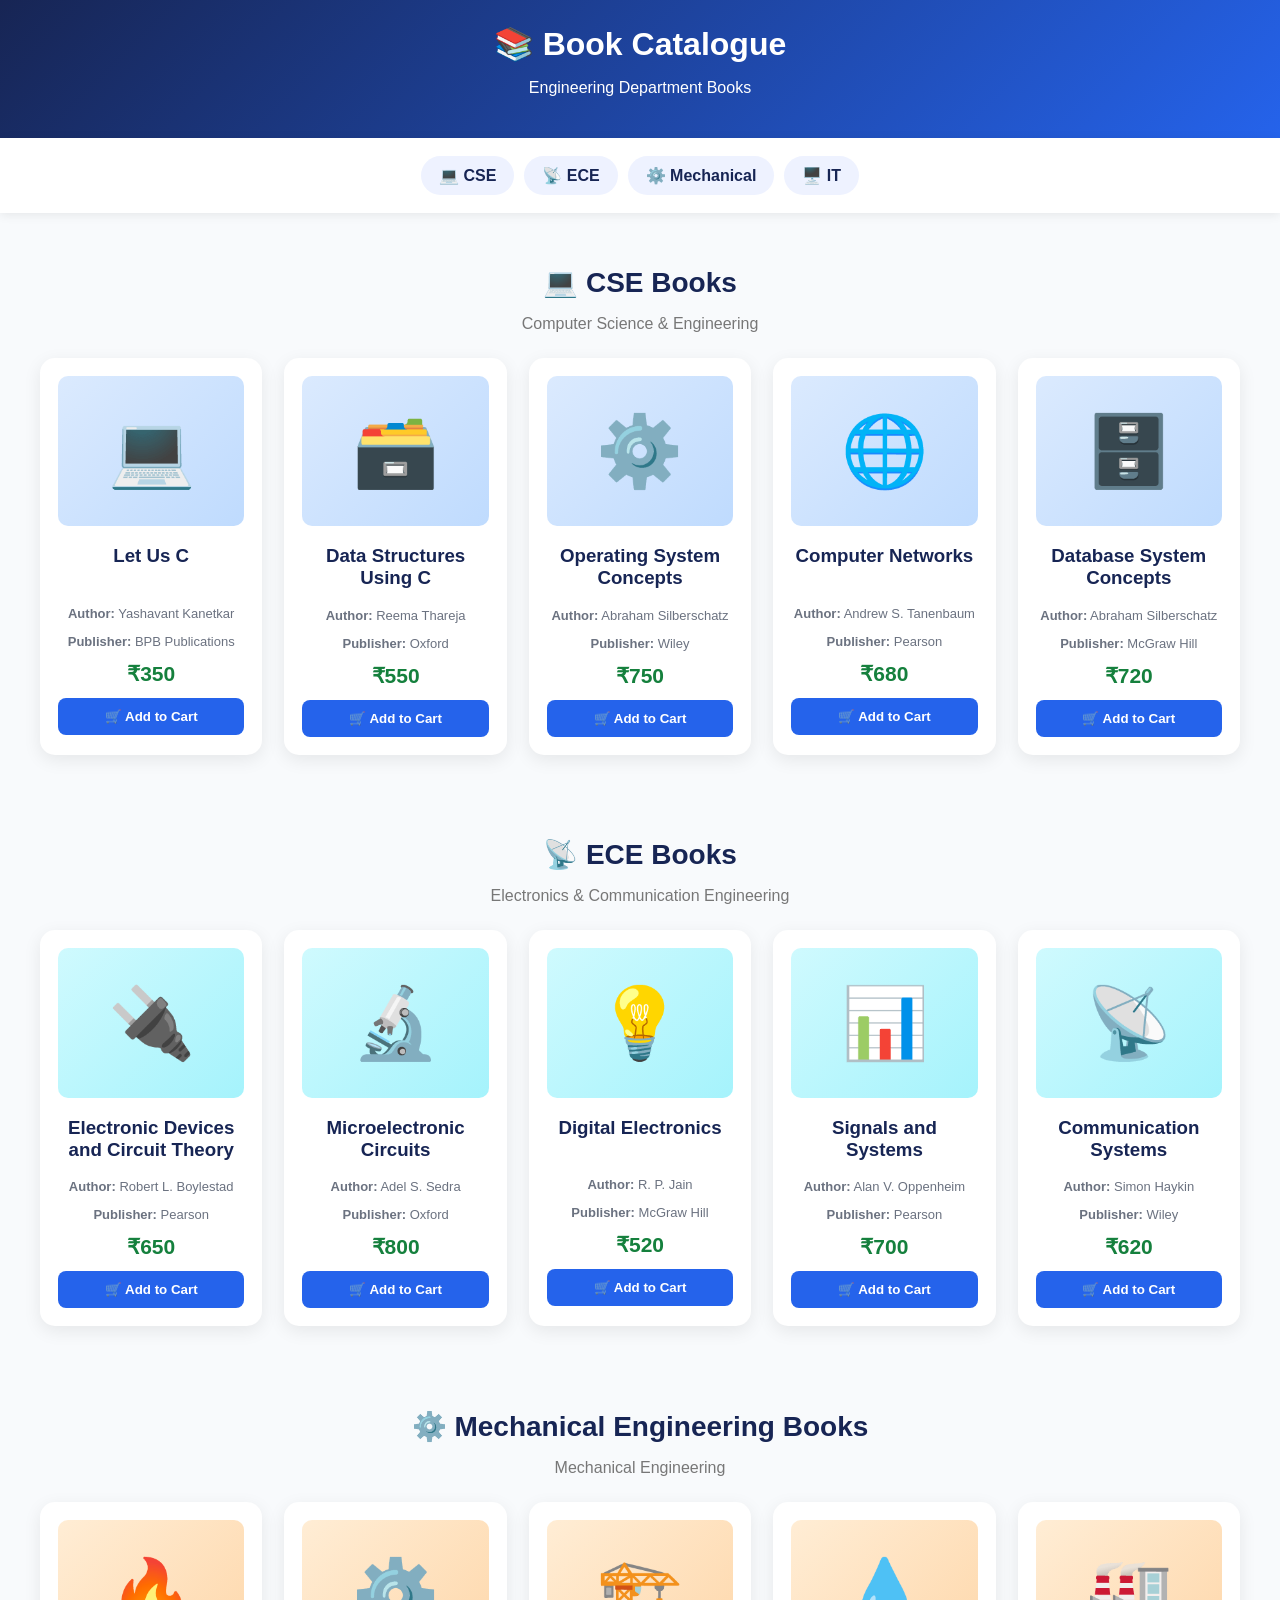
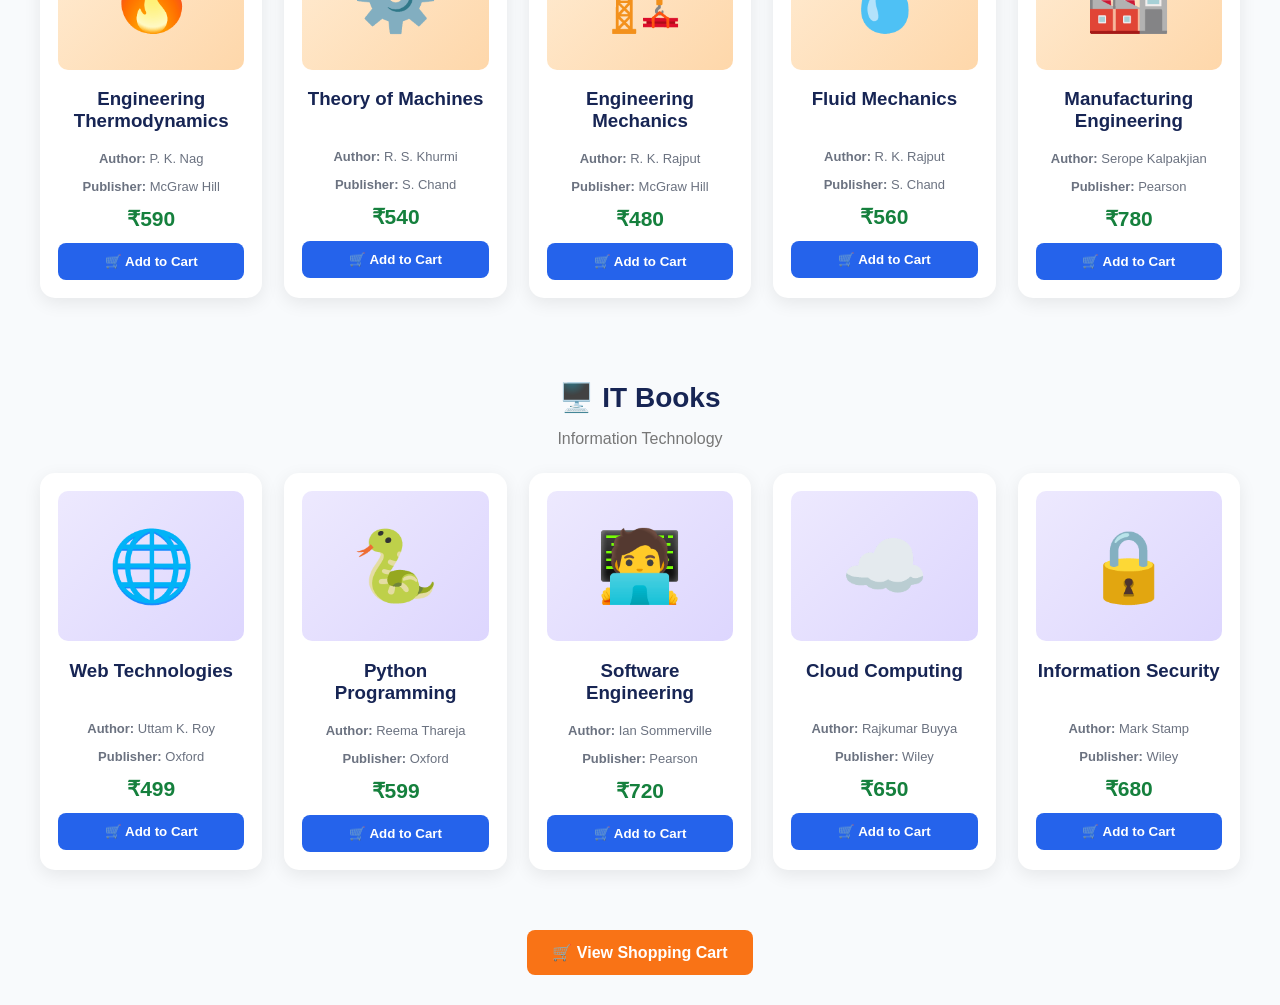
==== catalogue.html @ cd11dc44 "Add Google verification" ====
<!DOCTYPE html>
<html lang="en">

<head>

    <meta charset="UTF-8">

    <title>Book Catalogue</title>

    <link rel="stylesheet" href="style.css">

</head>

<body class="catalogue-body">


<div class="catalogue-header">

    <h1>
        📚 Book Catalogue
    </h1>

    <p>
        Engineering Department Books
    </p>

</div>


<!-- DEPARTMENT MENU -->

<div class="catalogue-menu">

    <a href="#cse">
        💻 CSE
    </a>

    <a href="#ece">
        📡 ECE
    </a>

    <a href="#mechanical">
        ⚙️ Mechanical
    </a>

    <a href="#it">
        🖥️ IT
    </a>

</div>


<!-- ================= CSE ================= -->

<section
    id="cse"
    class="book-section"
>

    <h2>
        💻 CSE Books
    </h2>

    <p class="department-description">
        Computer Science & Engineering
    </p>


    <div class="book-grid">


        <!-- 1 -->

        <div class="book-card">

            <div class="book-cover cse-cover">
                💻
            </div>

            <h3>
                Let Us C
            </h3>

            <p>
                <b>Author:</b>
                Yashavant Kanetkar
            </p>

            <p>
                <b>Publisher:</b>
                BPB Publications
            </p>

            <div class="price">
                ₹350
            </div>

            <button
                onclick="addToCart(
                    'Let Us C',
                    'Yashavant Kanetkar',
                    350
                )"
            >
                🛒 Add to Cart
            </button>

        </div>


        <!-- 2 -->

        <div class="book-card">

            <div class="book-cover cse-cover">
                🗃️
            </div>

            <h3>
                Data Structures Using C
            </h3>

            <p>
                <b>Author:</b>
                Reema Thareja
            </p>

            <p>
                <b>Publisher:</b>
                Oxford
            </p>

            <div class="price">
                ₹550
            </div>

            <button
                onclick="addToCart(
                    'Data Structures Using C',
                    'Reema Thareja',
                    550
                )"
            >
                🛒 Add to Cart
            </button>

        </div>


        <!-- 3 -->

        <div class="book-card">

            <div class="book-cover cse-cover">
                ⚙️
            </div>

            <h3>
                Operating System Concepts
            </h3>

            <p>
                <b>Author:</b>
                Abraham Silberschatz
            </p>

            <p>
                <b>Publisher:</b>
                Wiley
            </p>

            <div class="price">
                ₹750
            </div>

            <button
                onclick="addToCart(
                    'Operating System Concepts',
                    'Abraham Silberschatz',
                    750
                )"
            >
                🛒 Add to Cart
            </button>

        </div>


        <!-- 4 -->

        <div class="book-card">

            <div class="book-cover cse-cover">
                🌐
            </div>

            <h3>
                Computer Networks
            </h3>

            <p>
                <b>Author:</b>
                Andrew S. Tanenbaum
            </p>

            <p>
                <b>Publisher:</b>
                Pearson
            </p>

            <div class="price">
                ₹680
            </div>

            <button
                onclick="addToCart(
                    'Computer Networks',
                    'Andrew S. Tanenbaum',
                    680
                )"
            >
                🛒 Add to Cart
            </button>

        </div>


        <!-- 5 -->

        <div class="book-card">

            <div class="book-cover cse-cover">
                🗄️
            </div>

            <h3>
                Database System Concepts
            </h3>

            <p>
                <b>Author:</b>
                Abraham Silberschatz
            </p>

            <p>
                <b>Publisher:</b>
                McGraw Hill
            </p>

            <div class="price">
                ₹720
            </div>

            <button
                onclick="addToCart(
                    'Database System Concepts',
                    'Abraham Silberschatz',
                    720
                )"
            >
                🛒 Add to Cart
            </button>

        </div>

    </div>

</section>


<!-- ================= ECE ================= -->

<section
    id="ece"
    class="book-section"
>

    <h2>
        📡 ECE Books
    </h2>

    <p class="department-description">
        Electronics & Communication Engineering
    </p>


    <div class="book-grid">


        <!-- 6 -->

        <div class="book-card">

            <div class="book-cover ece-cover">
                🔌
            </div>

            <h3>
                Electronic Devices and Circuit Theory
            </h3>

            <p>
                <b>Author:</b>
                Robert L. Boylestad
            </p>

            <p>
                <b>Publisher:</b>
                Pearson
            </p>

            <div class="price">
                ₹650
            </div>

            <button
                onclick="addToCart(
                    'Electronic Devices and Circuit Theory',
                    'Robert L. Boylestad',
                    650
                )"
            >
                🛒 Add to Cart
            </button>

        </div>


        <!-- 7 -->

        <div class="book-card">

            <div class="book-cover ece-cover">
                🔬
            </div>

            <h3>
                Microelectronic Circuits
            </h3>

            <p>
                <b>Author:</b>
                Adel S. Sedra
            </p>

            <p>
                <b>Publisher:</b>
                Oxford
            </p>

            <div class="price">
                ₹800
            </div>

            <button
                onclick="addToCart(
                    'Microelectronic Circuits',
                    'Adel S. Sedra',
                    800
                )"
            >
                🛒 Add to Cart
            </button>

        </div>


        <!-- 8 -->

        <div class="book-card">

            <div class="book-cover ece-cover">
                💡
            </div>

            <h3>
                Digital Electronics
            </h3>

            <p>
                <b>Author:</b>
                R. P. Jain
            </p>

            <p>
                <b>Publisher:</b>
                McGraw Hill
            </p>

            <div class="price">
                ₹520
            </div>

            <button
                onclick="addToCart(
                    'Digital Electronics',
                    'R. P. Jain',
                    520
                )"
            >
                🛒 Add to Cart
            </button>

        </div>


        <!-- 9 -->

        <div class="book-card">

            <div class="book-cover ece-cover">
                📊
            </div>

            <h3>
                Signals and Systems
            </h3>

            <p>
                <b>Author:</b>
                Alan V. Oppenheim
            </p>

            <p>
                <b>Publisher:</b>
                Pearson
            </p>

            <div class="price">
                ₹700
            </div>

            <button
                onclick="addToCart(
                    'Signals and Systems',
                    'Alan V. Oppenheim',
                    700
                )"
            >
                🛒 Add to Cart
            </button>

        </div>


        <!-- 10 -->

        <div class="book-card">

            <div class="book-cover ece-cover">
                📡
            </div>

            <h3>
                Communication Systems
            </h3>

            <p>
                <b>Author:</b>
                Simon Haykin
            </p>

            <p>
                <b>Publisher:</b>
                Wiley
            </p>

            <div class="price">
                ₹620
            </div>

            <button
                onclick="addToCart(
                    'Communication Systems',
                    'Simon Haykin',
                    620
                )"
            >
                🛒 Add to Cart
            </button>

        </div>

    </div>

</section>


<!-- ================= MECHANICAL ================= -->

<section
    id="mechanical"
    class="book-section"
>

    <h2>
        ⚙️ Mechanical Engineering Books
    </h2>

    <p class="department-description">
        Mechanical Engineering
    </p>


    <div class="book-grid">


        <!-- 11 -->

        <div class="book-card">

            <div class="book-cover mechanical-cover">
                🔥
            </div>

            <h3>
                Engineering Thermodynamics
            </h3>

            <p>
                <b>Author:</b>
                P. K. Nag
            </p>

            <p>
                <b>Publisher:</b>
                McGraw Hill
            </p>

            <div class="price">
                ₹590
            </div>

            <button
                onclick="addToCart(
                    'Engineering Thermodynamics',
                    'P. K. Nag',
                    590
                )"
            >
                🛒 Add to Cart
            </button>

        </div>


        <!-- 12 -->

        <div class="book-card">

            <div class="book-cover mechanical-cover">
                ⚙️
            </div>

            <h3>
                Theory of Machines
            </h3>

            <p>
                <b>Author:</b>
                R. S. Khurmi
            </p>

            <p>
                <b>Publisher:</b>
                S. Chand
            </p>

            <div class="price">
                ₹540
            </div>

            <button
                onclick="addToCart(
                    'Theory of Machines',
                    'R. S. Khurmi',
                    540
                )"
            >
                🛒 Add to Cart
            </button>

        </div>


        <!-- 13 -->

        <div class="book-card">

            <div class="book-cover mechanical-cover">
                🏗️
            </div>

            <h3>
                Engineering Mechanics
            </h3>

            <p>
                <b>Author:</b>
                R. K. Rajput
            </p>

            <p>
                <b>Publisher:</b>
                McGraw Hill
            </p>

            <div class="price">
                ₹480
            </div>

            <button
                onclick="addToCart(
                    'Engineering Mechanics',
                    'R. K. Rajput',
                    480
                )"
            >
                🛒 Add to Cart
            </button>

        </div>


        <!-- 14 -->

        <div class="book-card">

            <div class="book-cover mechanical-cover">
                💧
            </div>

            <h3>
                Fluid Mechanics
            </h3>

            <p>
                <b>Author:</b>
                R. K. Rajput
            </p>

            <p>
                <b>Publisher:</b>
                S. Chand
            </p>

            <div class="price">
                ₹560
            </div>

            <button
                onclick="addToCart(
                    'Fluid Mechanics',
                    'R. K. Rajput',
                    560
                )"
            >
                🛒 Add to Cart
            </button>

        </div>


        <!-- 15 -->

        <div class="book-card">

            <div class="book-cover mechanical-cover">
                🏭
            </div>

            <h3>
                Manufacturing Engineering
            </h3>

            <p>
                <b>Author:</b>
                Serope Kalpakjian
            </p>

            <p>
                <b>Publisher:</b>
                Pearson
            </p>

            <div class="price">
                ₹780
            </div>

            <button
                onclick="addToCart(
                    'Manufacturing Engineering',
                    'Serope Kalpakjian',
                    780
                )"
            >
                🛒 Add to Cart
            </button>

        </div>

    </div>

</section>


<!-- ================= IT ================= -->

<section
    id="it"
    class="book-section"
>

    <h2>
        🖥️ IT Books
    </h2>

    <p class="department-description">
        Information Technology
    </p>


    <div class="book-grid">


        <!-- 16 -->

        <div class="book-card">

            <div class="book-cover it-cover">
                🌐
            </div>

            <h3>
                Web Technologies
            </h3>

            <p>
                <b>Author:</b>
                Uttam K. Roy
            </p>

            <p>
                <b>Publisher:</b>
                Oxford
            </p>

            <div class="price">
                ₹499
            </div>

            <button
                onclick="addToCart(
                    'Web Technologies',
                    'Uttam K. Roy',
                    499
                )"
            >
                🛒 Add to Cart
            </button>

        </div>


        <!-- 17 -->

        <div class="book-card">

            <div class="book-cover it-cover">
                🐍
            </div>

            <h3>
                Python Programming
            </h3>

            <p>
                <b>Author:</b>
                Reema Thareja
            </p>

            <p>
                <b>Publisher:</b>
                Oxford
            </p>

            <div class="price">
                ₹599
            </div>

            <button
                onclick="addToCart(
                    'Python Programming',
                    'Reema Thareja',
                    599
                )"
            >
                🛒 Add to Cart
            </button>

        </div>


        <!-- 18 -->

        <div class="book-card">

            <div class="book-cover it-cover">
                🧑‍💻
            </div>

            <h3>
                Software Engineering
            </h3>

            <p>
                <b>Author:</b>
                Ian Sommerville
            </p>

            <p>
                <b>Publisher:</b>
                Pearson
            </p>

            <div class="price">
                ₹720
            </div>

            <button
                onclick="addToCart(
                    'Software Engineering',
                    'Ian Sommerville',
                    720
                )"
            >
                🛒 Add to Cart
            </button>

        </div>


        <!-- 19 -->

        <div class="book-card">

            <div class="book-cover it-cover">
                ☁️
            </div>

            <h3>
                Cloud Computing
            </h3>

            <p>
                <b>Author:</b>
                Rajkumar Buyya
            </p>

            <p>
                <b>Publisher:</b>
                Wiley
            </p>

            <div class="price">
                ₹650
            </div>

            <button
                onclick="addToCart(
                    'Cloud Computing',
                    'Rajkumar Buyya',
                    650
                )"
            >
                🛒 Add to Cart
            </button>

        </div>


        <!-- 20 -->

        <div class="book-card">

            <div class="book-cover it-cover">
                🔒
            </div>

            <h3>
                Information Security
            </h3>

            <p>
                <b>Author:</b>
                Mark Stamp
            </p>

            <p>
                <b>Publisher:</b>
                Wiley
            </p>

            <div class="price">
                ₹680
            </div>

            <button
                onclick="addToCart(
                    'Information Security',
                    'Mark Stamp',
                    680
                )"
            >
                🛒 Add to Cart
            </button>

        </div>

    </div>

</section>


<div class="catalogue-cart-link">

    <a href="cart.html">
        🛒 View Shopping Cart
    </a>

</div>


<script>

function addToCart(name, author, price)
{

    let cart =
        JSON.parse(
            localStorage.getItem("cart")
        ) || [];


    let existing =
        cart.find(
            book => book.name === name
        );


    if(existing)
    {
        existing.quantity++;
    }
    else
    {
        cart.push({

            name: name,

            author: author,

            price: price,

            quantity: 1

        });
    }


    localStorage.setItem(
        "cart",
        JSON.stringify(cart)
    );


    alert(
        name + " added to cart! 🛒"
    );

}

</script>


</body>

</html>
---- style.css ----
/* =========================================
   ONLINE BOOK STORE
   COMMON CSS
   ========================================= */

* {
    box-sizing: border-box;
}

html,
body {
    margin: 0;
    padding: 0;
    font-family: Arial, Helvetica, sans-serif;
}


/* =========================================
   TOP FRAME
   ========================================= */

.top-body {
    margin: 0;
    background: linear-gradient(135deg, #172554, #2563eb);
    color: white;
}


/* ===== LOGO FIX ONLY ===== */

.top-header {
    height: 120px;
    display: flex;
    align-items: center;
    padding: 8px 15px;
    box-sizing: border-box;
    gap: 15px;
    overflow: hidden;
}

.top-logo {
    width: 75px;
    height: 75px;
    min-width: 75px;
    flex-shrink: 0;

    display: flex;
    align-items: center;
    justify-content: center;

    border-radius: 50%;
    overflow: hidden;

    background: rgb(218, 213, 213);
    padding: 3px;
}

.top-logo img {
    width: 100%;
    height: 100%;

    object-fit: cover;
    display: block;

    border-radius: 50%;
}

/* COLLEGE INFORMATION */

.college-info {
    flex: 1;
    min-width: 0;
}

.college-info h1 {
    margin: 0;
    font-size: 24px;
}

.college-info p {
    margin: 5px 0;
    font-size: 13px;
}

.college-info span {
    font-size: 13px;
    font-weight: bold;
}


/* NAVIGATION */

.top-navigation {
    display: flex;
    gap: 7px;
}

.top-navigation a {
    color: white;
    text-decoration: none;

    padding: 10px 12px;
    border-radius: 7px;

    background: rgba(255, 255, 255, 0.12);

    font-size: 12px;
    transition: 0.3s;
}

.top-navigation a:hover {
    background: white;
    color: #c2c6cd;
}


/* =========================================
   SIDE MENU
   ========================================= */

.side-body {
    background: #f8fafc;
}

.side-title {
    background: #566083;
    color: rgb(204, 193, 193);

    padding: 20px 10px;
    text-align: center;

    font-size: 18px;
    font-weight: bold;
}

.department-link {
    display: block;

    padding: 16px 18px;

    color: #0953bb;
    text-decoration: none;

    border-bottom: 1px solid #e5e7eb;

    transition: 0.3s;
}

.department-link:hover {
    background: #517ad2;
    color: white;
    padding-left: 25px;
}

.side-offer {
    margin: 20px 12px;
    padding: 15px;

    border-radius: 12px;

    background: linear-gradient(135deg, #e29863, #efb0b0);

    color: white;
    text-align: center;
}

.side-offer h3 {
    margin-top: 0;
}


/* =========================================
   HOME PAGE
   ========================================= */

.home-body {
    background: #f8fafc;
}

.hero {
    margin: 25px;
    padding: 40px;

    border-radius: 22px;

    background: linear-gradient(135deg, #372ac1, #92859e);

    color: white;

    display: flex;
    align-items: center;
    justify-content: space-between;
}

.welcome {
    letter-spacing: 3px;
    font-size: 13px;
    font-weight: bold;
}

.hero-content h1 {
    font-size: 40px;
    margin: 10px 0;
}

.hero-content p {
    max-width: 600px;
    line-height: 1.7;
}

.hero-button {
    display: inline-block;

    background: rgb(211, 195, 195);
    color: #5649ac;

    text-decoration: none;

    padding: 13px 22px;
    border-radius: 8px;

    font-weight: bold;
    margin-top: 10px;
}

.hero-image {
    font-size: 110px;
}

.section-title {
    text-align: center;
    color: #616fa2;
    margin-top: 35px;
}

.department-cards {
    display: flex;
    flex-wrap: wrap;

    justify-content: center;

    gap: 20px;
    padding: 20px;
}

.department-card {
    width: 220px;

    background: white;

    border-radius: 15px;

    padding: 25px;

    text-align: center;

    box-shadow: 0 5px 20px rgba(0, 0, 0, 0.08);

    transition: 0.3s;
}

.department-card:hover {
    transform: translateY(-7px);

    box-shadow: 0 12px 25px rgba(0, 0, 0, 0.14);
}

.department-icon {
    font-size: 55px;
}

.department-card h3 {
    color: #172554;
    font-size: 22px;
    margin: 10px 0;
}

.department-card p {
    color: #6b7280;
    font-size: 13px;
    min-height: 35px;
}

.department-card a {
    display: inline-block;

    background: #2563eb;
    color: white;

    padding: 9px 15px;

    border-radius: 7px;

    text-decoration: none;

    margin-top: 8px;
}

.home-features {
    display: flex;

    justify-content: center;

    flex-wrap: wrap;

    gap: 15px;

    margin: 25px;
}

.home-features div {
    background: white;

    padding: 18px;

    border-radius: 12px;

    min-width: 170px;

    text-align: center;

    box-shadow: 0 4px 15px rgba(0, 0, 0, 0.07);
}

.home-features b,
.home-features small {
    display: block;
    margin-top: 5px;
}


/* =========================================
   LOGIN
   ========================================= */

.login-body {
    min-height: 100vh;

    background: linear-gradient(135deg, #4f46e5, #7c3aed);

    display: flex;

    align-items: center;
    justify-content: center;
}

.login-box {
    width: 410px;

    max-width: 95%;

    background: white;

    padding: 35px;

    border-radius: 20px;

    box-shadow: 0 15px 40px rgba(0, 0, 0, 0.25);
}

.login-icon {
    text-align: center;
    font-size: 55px;
}

.login-box h1 {
    text-align: center;

    color: #172554;

    margin: 10px 0;
}

.login-subtitle {
    text-align: center;

    color: #777;

    margin-bottom: 25px;
}

.login-box label {
    display: block;

    font-weight: bold;

    color: #374151;

    margin: 14px 0 7px;
}

.login-box input {
    width: 100%;

    padding: 13px;

    border: 1px solid #d1d5db;

    border-radius: 8px;

    font-size: 14px;
}

.login-box input:focus {
    outline: none;
    border-color: #4f46e5;
}

.login-button {
    width: 100%;

    margin-top: 22px;

    padding: 14px;

    border: none;

    border-radius: 8px;

    background: linear-gradient(135deg, #4f46e5, #7c3aed);

    color: white;

    font-size: 16px;

    font-weight: bold;

    cursor: pointer;
}

.register-text {
    text-align: center;

    margin-top: 20px;

    color: #666;
}

.register-text a {
    color: #4f46e5;
    font-weight: bold;
}


/* =========================================
   REGISTRATION
   ========================================= */

.registration-body {
    background: #f1f5f9;

    min-height: 100vh;

    padding: 20px;
}

.registration-container {
    width: 900px;

    max-width: 100%;

    margin: auto;

    background: white;

    padding: 35px 45px;

    border-radius: 18px;

    box-shadow: 0 5px 25px rgba(0, 0, 0, 0.1);
}

.registration-container h1 {
    text-align: center;
    color: #172554;
}

.registration-subtitle {
    text-align: center;

    color: #777;

    margin-bottom: 30px;
}

.form-row {
    display: flex;
    gap: 20px;
}

.form-field {
    flex: 1;
    margin-bottom: 18px;
}

.form-field label {
    display: block;

    font-weight: bold;

    margin-bottom: 7px;

    color: #374151;
}

.form-field input,
.form-field textarea,
.form-field select {
    width: 100%;

    padding: 12px;

    border: 1px solid #d1d5db;

    border-radius: 8px;

    font-size: 14px;
}

.form-field textarea {
    min-height: 100px;
    resize: vertical;
}

.radio-group,
.checkbox-group {
    display: flex;

    gap: 20px;

    flex-wrap: wrap;
}

.radio-group input,
.checkbox-group input {
    width: auto;
}

.dob-group {
    display: flex;
    gap: 10px;
}

.form-buttons {
    text-align: center;
    margin-top: 20px;
}

.form-buttons button {
    padding: 13px 30px;

    border: none;

    border-radius: 8px;

    font-weight: bold;

    cursor: pointer;

    margin: 5px;
}

.submit-button {
    background: #172554;
    color: white;
}

.reset-button {
    background: #e5e7eb;
    color: #333;
}


/* =========================================
   CATALOGUE
   ========================================= */

.catalogue-body {
    background: #f8fafc;
}

.catalogue-header {
    background: linear-gradient(135deg, #172554, #2563eb);

    color: white;

    text-align: center;

    padding: 25px;
}

.catalogue-header h1 {
    margin: 0;
}

.catalogue-menu {
    display: flex;

    justify-content: center;

    flex-wrap: wrap;

    gap: 10px;

    padding: 18px;

    background: white;

    position: sticky;

    top: 0;

    z-index: 5;

    box-shadow: 0 2px 10px rgba(0, 0, 0, 0.08);
}

.catalogue-menu a {
    text-decoration: none;

    background: #eef2ff;

    color: #172554;

    padding: 10px 18px;

    border-radius: 20px;

    font-weight: bold;
}

.catalogue-menu a:hover {
    background: #2563eb;
    color: white;
}

.book-section {
    padding: 30px 25px;

    max-width: 1250px;

    margin: auto;
}

.book-section h2 {
    text-align: center;

    color: #172554;

    font-size: 28px;

    margin-bottom: 5px;
}

.department-description {
    text-align: center;
    color: #777;
}

.book-grid {
    display: grid;

    grid-template-columns: repeat(auto-fit, minmax(220px, 1fr));

    gap: 22px;

    margin-top: 25px;
}

.book-card {
    background: white;

    padding: 18px;

    border-radius: 15px;

    box-shadow: 0 5px 18px rgba(0, 0, 0, 0.08);

    text-align: center;

    transition: 0.3s;
}

.book-card:hover {
    transform: translateY(-5px);

    box-shadow: 0 10px 25px rgba(0, 0, 0, 0.14);
}

.book-cover {
    height: 150px;

    border-radius: 10px;

    display: flex;

    align-items: center;
    justify-content: center;

    font-size: 70px;

    margin-bottom: 15px;
}

.cse-cover {
    background: linear-gradient(135deg, #dbeafe, #bfdbfe);
}

.ece-cover {
    background: linear-gradient(135deg, #cffafe, #a5f3fc);
}

.mechanical-cover {
    background: linear-gradient(135deg, #ffedd5, #fed7aa);
}

.it-cover {
    background: linear-gradient(135deg, #ede9fe, #ddd6fe);
}

.book-card h3 {
    color: #172554;

    min-height: 42px;
}

.book-card p {
    color: #6b7280;
    font-size: 13px;
}

.price {
    color: #15803d;

    font-size: 21px;

    font-weight: bold;

    margin: 12px;
}

.book-card button {
    width: 100%;

    padding: 11px;

    border: none;

    border-radius: 8px;

    background: #2563eb;

    color: white;

    font-weight: bold;

    cursor: pointer;
}

.book-card button:hover {
    background: #1d4ed8;
}

.catalogue-cart-link {
    text-align: center;
    padding: 30px;
}

.catalogue-cart-link a {
    display: inline-block;

    background: #f97316;

    color: white;

    text-decoration: none;

    padding: 13px 25px;

    border-radius: 8px;

    font-weight: bold;
}


/* =========================================
   CART
   ========================================= */

.cart-body {
    background: #f8fafc;
}

.cart-container {
    width: 94%;

    max-width: 1100px;

    margin: 30px auto;

    background: white;

    padding: 25px;

    border-radius: 15px;

    box-shadow: 0 5px 20px rgba(0, 0, 0, 0.08);
}

.cart-table {
    width: 100%;

    border-collapse: collapse;
}

.cart-table th {
    background: #eef2ff;

    color: #172554;

    padding: 14px;
}

.cart-table td {
    padding: 14px 10px;

    text-align: center;

    border-bottom: 1px solid #e5e7eb;
}

.quantity {
    display: flex;

    justify-content: center;

    align-items: center;

    gap: 8px;
}

.quantity button {
    width: 30px;

    height: 30px;

    border: none;

    border-radius: 5px;

    background: #2563eb;

    color: white;

    font-size: 17px;

    cursor: pointer;
}

.remove-button {
    background: #ef4444;

    color: white;

    border: none;

    padding: 8px 12px;

    border-radius: 6px;

    cursor: pointer;
}

.cart-summary {
    text-align: right;
    margin-top: 25px;
}

.cart-summary h2 span {
    color: #15803d;
}

.clear-button,
.checkout-button {
    padding: 13px 22px;

    border: none;

    border-radius: 8px;

    color: white;

    font-weight: bold;

    cursor: pointer;

    margin-left: 8px;
}

.clear-button {
    background: #ef4444;
}

.checkout-button {
    background: #15803d;
}

.empty-cart {
    text-align: center;
    padding: 50px;
}

.empty-cart-icon {
    font-size: 75px;
}

.empty-cart a {
    display: inline-block;

    margin-top: 15px;

    background: #2563eb;

    color: white;

    padding: 12px 20px;

    border-radius: 8px;

    text-decoration: none;
}


/* =========================================
   RESPONSIVE
   ========================================= */

@media(max-width: 900px) {

    .top-navigation {
        gap: 3px;
    }

    .top-navigation a {
        padding: 7px;
        font-size: 10px;
    }

    .college-info h1 {
        font-size: 18px;
    }

    .form-row {
        flex-direction: column;
        gap: 0;
    }
}


@media(max-width: 600px) {

    .hero {
        flex-direction: column;
        text-align: center;
    }

    .hero-image {
        font-size: 70px;
    }

    .dob-group {
        flex-direction: column;
    }

    .registration-container {
        padding: 25px;
    }

    .cart-container {
        overflow-x: auto;
    }

    .cart-table {
        min-width: 800px;
    }
}
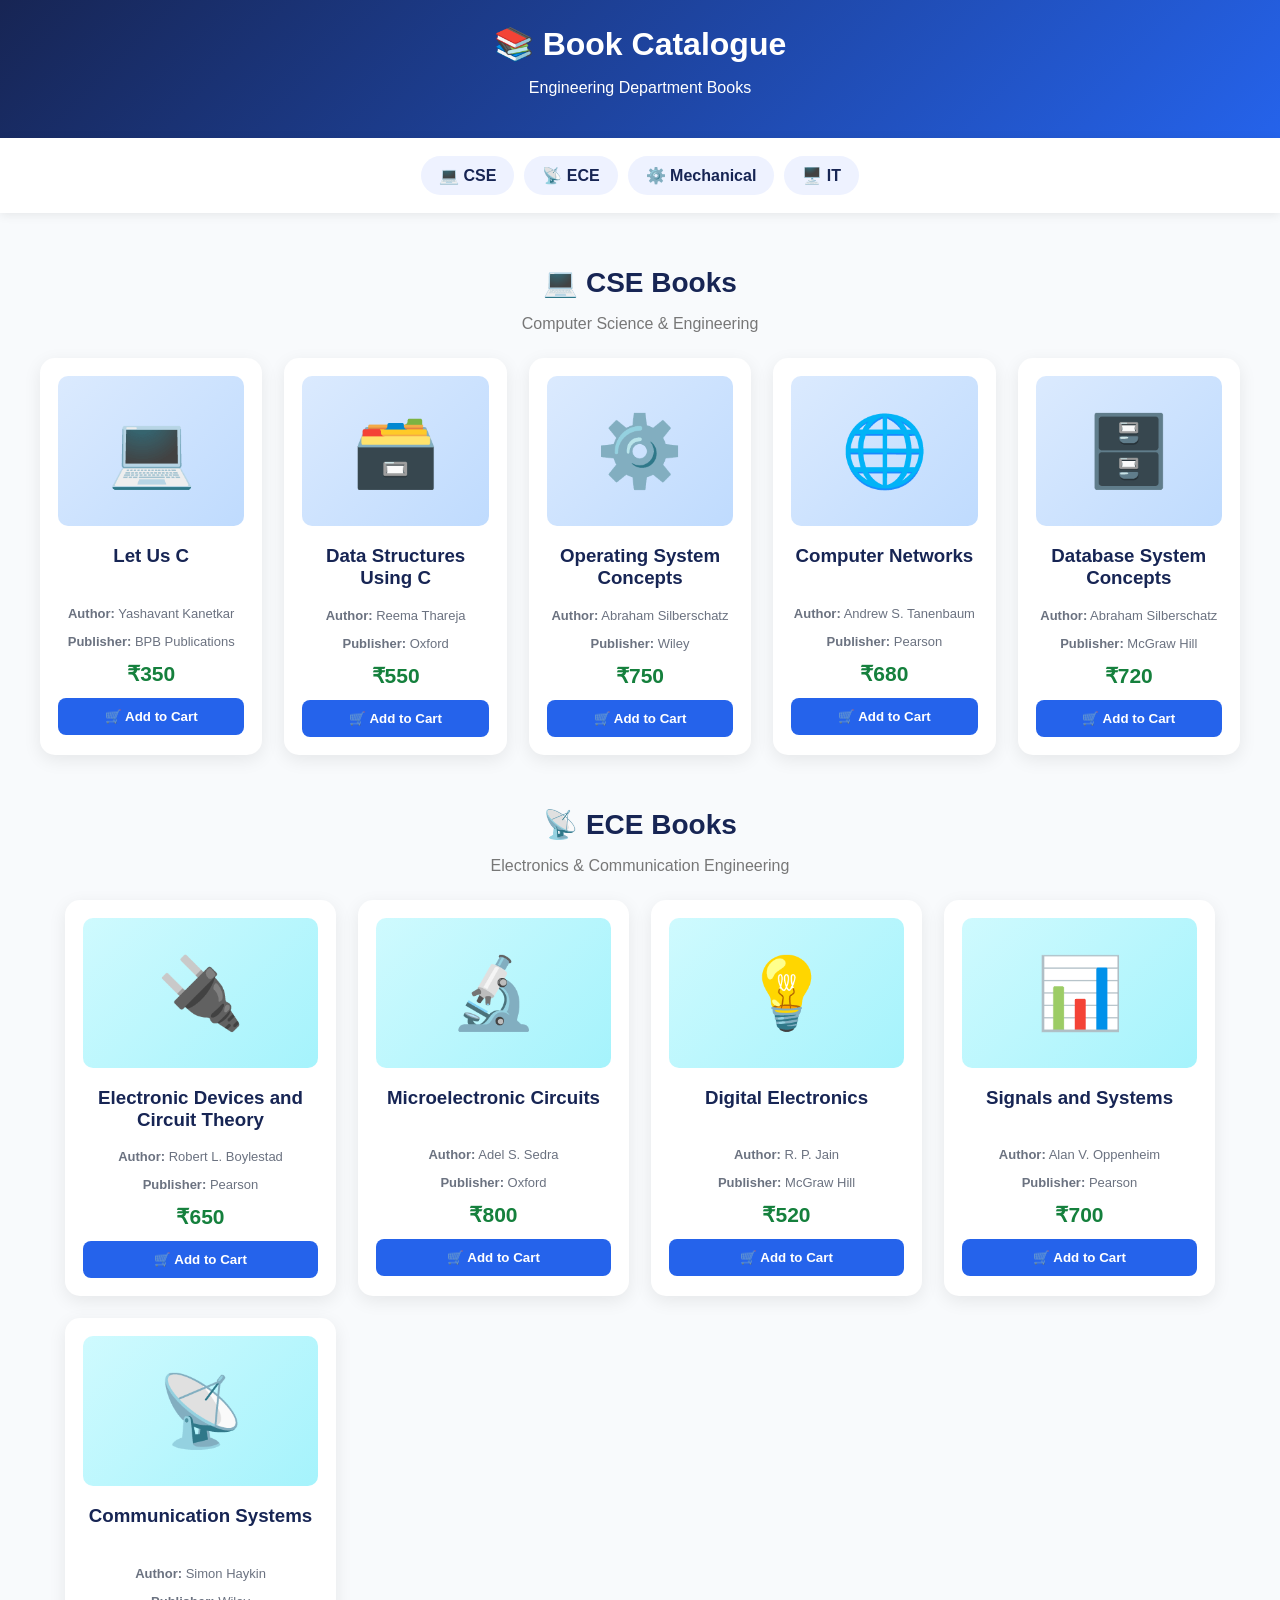
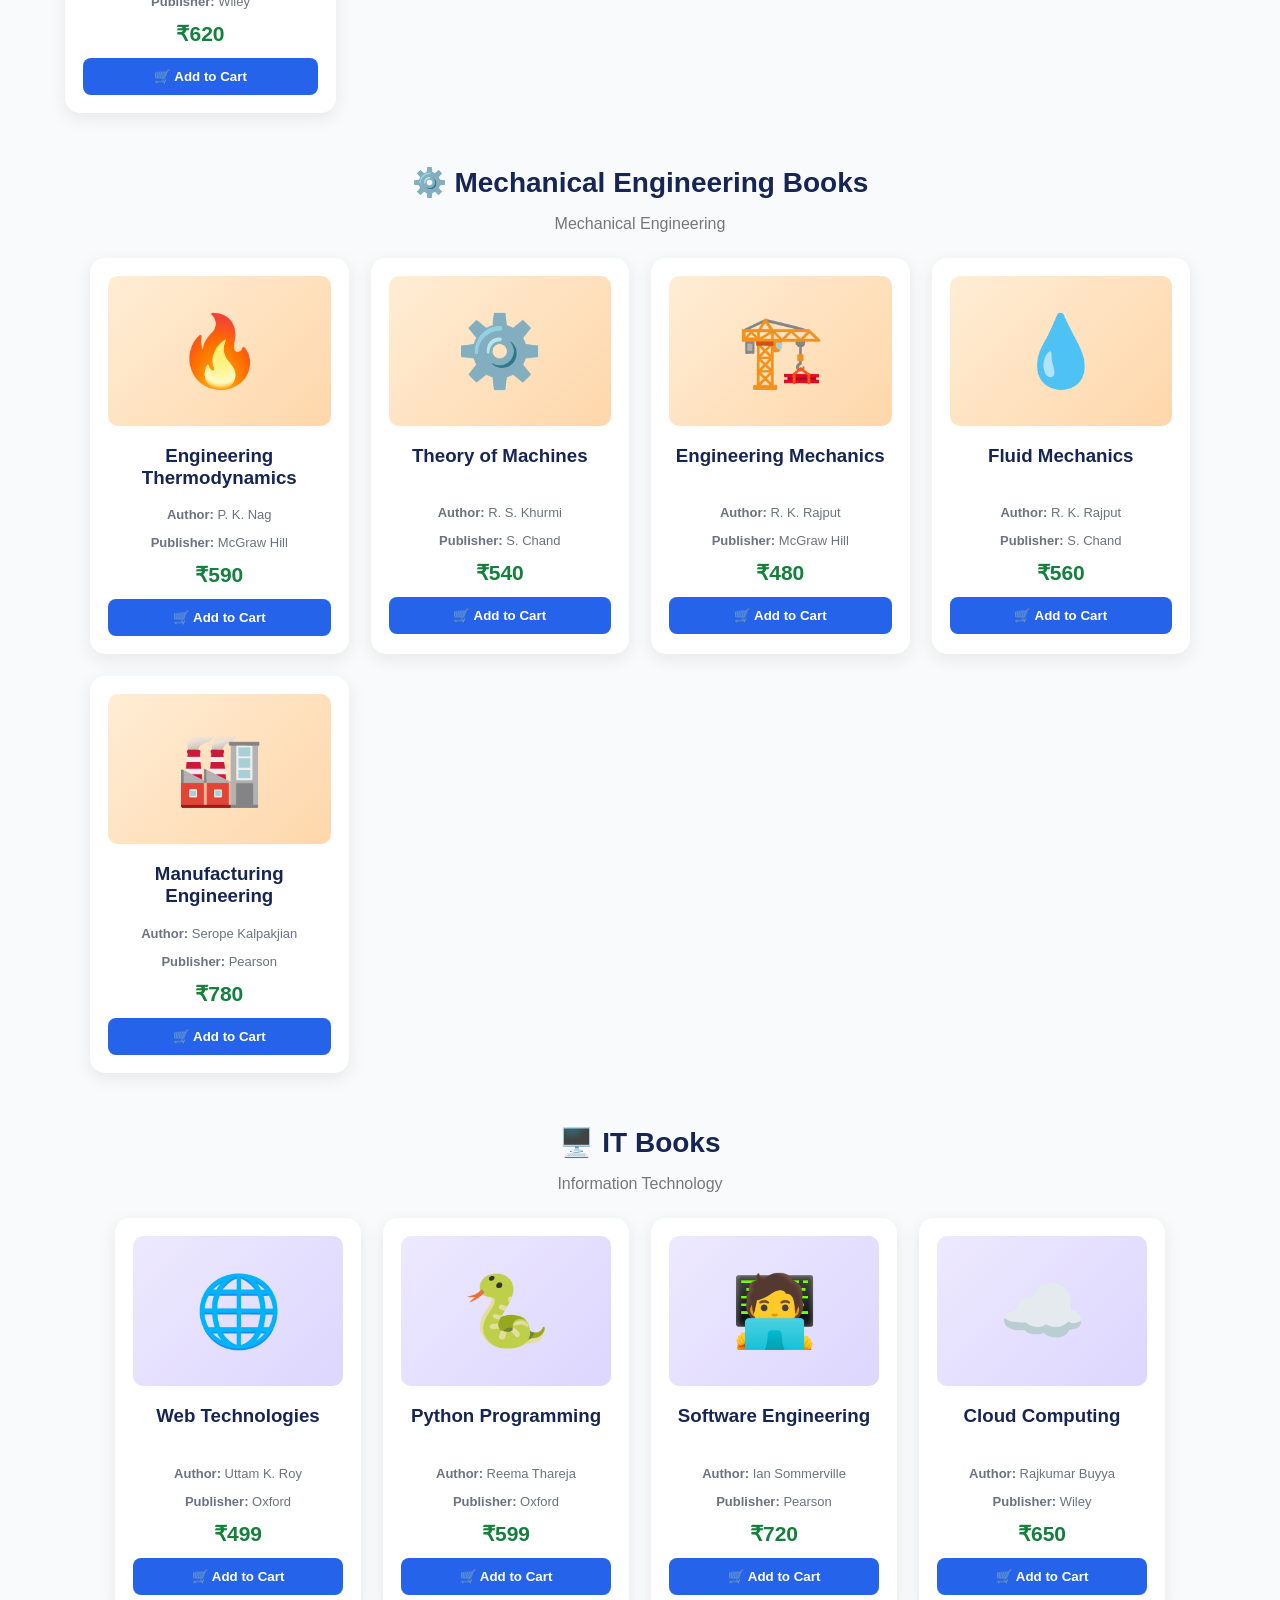
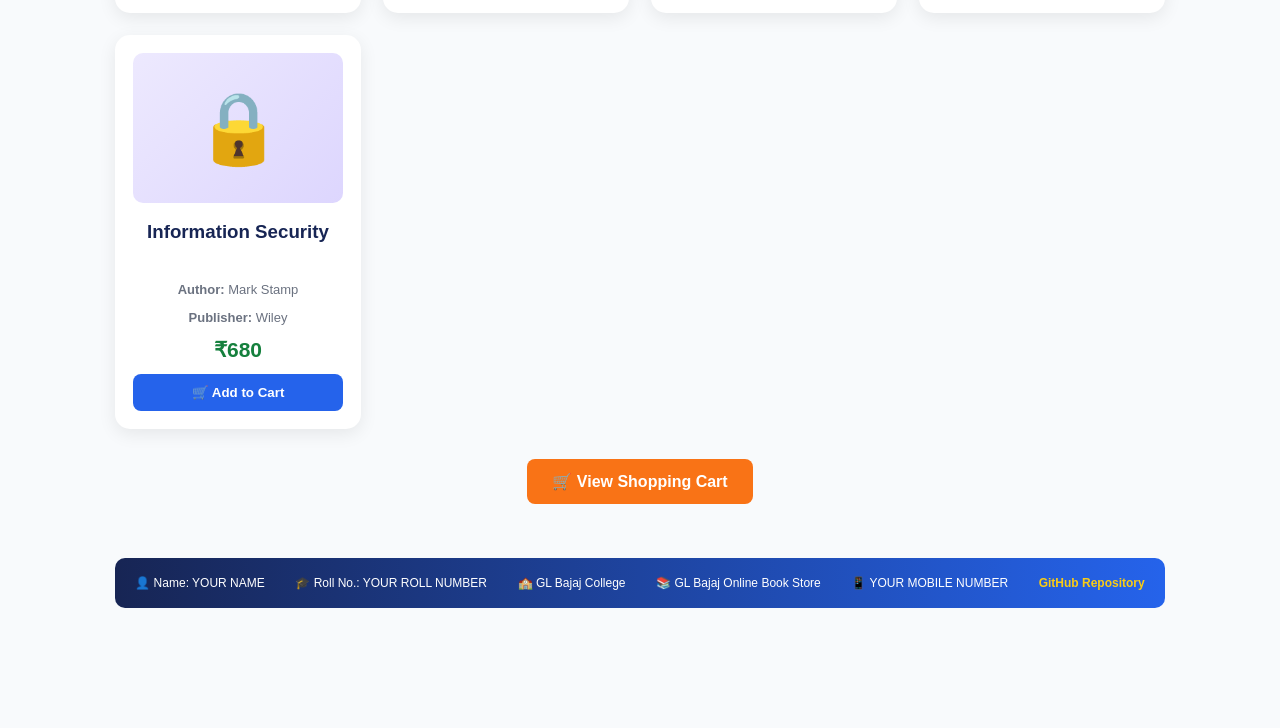
==== commit a63c1706: "Initial commit" ====
--- a/catalogue.html
+++ b/catalogue.html
@@ -8,6 +8,38 @@
     <title>Book Catalogue</title>
 
     <link rel="stylesheet" href="style.css">
+
+
+    <style>
+        .department-footer {
+            width: 100%;
+            box-sizing: border-box;
+            display: flex;
+            flex-wrap: wrap;
+            justify-content: space-around;
+            align-items: center;
+            gap: 8px 14px;
+            padding: 16px 12px;
+            margin-top: 24px;
+            background: linear-gradient(90deg, #172554, #2563eb);
+            color: #ffffff;
+            font-family: Arial, sans-serif;
+            font-size: 12px;
+            line-height: 1.5;
+            border-radius: 10px;
+        }
+        .department-footer span { white-space: nowrap; }
+        .department-footer a {
+            color: #facc15;
+            text-decoration: none;
+            font-weight: bold;
+        }
+        .department-footer a:hover { text-decoration: underline; }
+        @media (max-width: 700px) {
+            .department-footer { justify-content: flex-start; }
+            .department-footer span { white-space: normal; }
+        }
+    </style>
 
 </head>
 
@@ -265,8 +297,6 @@
 
     </div>
 
-</section>
-
 
 <!-- ================= ECE ================= -->
 
@@ -482,10 +512,6 @@
         </div>
 
     </div>
-
-</section>
-
-
 <!-- ================= MECHANICAL ================= -->
 
 <section
@@ -700,10 +726,6 @@
         </div>
 
     </div>
-
-</section>
-
-
 <!-- ================= IT ================= -->
 
 <section
@@ -918,9 +940,6 @@
         </div>
 
     </div>
-
-</section>
-
 
 <div class="catalogue-cart-link">
 
@@ -981,6 +1000,20 @@
 }
 
 </script>
+<!-- FOOTER FOR THIS DEPARTMENT -->
+    <footer class="department-footer">
+        <span>👤 Name: YOUR NAME</span>
+        <span>🎓 Roll No.: YOUR ROLL NUMBER</span>
+        <span>🏫 GL Bajaj College</span>
+        <span>📚 GL Bajaj Online Book Store</span>
+        <span>📱 YOUR MOBILE NUMBER</span>
+        <span>
+            <a href="https://github.com/YOUR-USERNAME/YOUR-REPOSITORY"
+               target="_blank" rel="noopener noreferrer">GitHub Repository</a>
+        </span>
+    </footer>
+
+</section>
 
 
 </body>
--- a/style.css
+++ b/style.css
@@ -983,4 +983,65 @@
     .cart-table {
         min-width: 800px;
     }
-}+}
+/* ===== ONLINE BOOK STORE FOOTER ===== */
+
+.footer-body {
+    margin: 0;
+    padding: 0;
+    font-family: Arial, Helvetica, sans-serif;
+    background: #172554;
+    color: white;
+}
+
+.site-footer {
+    min-height: 100%;
+    padding: 12px 20px 0;
+    display: grid;
+    grid-template-columns: 1.5fr 1fr;
+    gap: 10px 25px;
+    background: linear-gradient(135deg, #172554, #2563eb);
+}
+
+.footer-info h3,
+.footer-links h3 {
+    margin: 0 0 8px;
+    font-size: 15px;
+    color: #facc15;
+}
+
+.footer-info p,
+.footer-links p {
+    margin: 4px 0;
+    font-size: 12px;
+    line-height: 1.4;
+}
+
+.footer-links a {
+    color: rgb(225, 211, 211);
+    text-decoration: none;
+}
+
+.footer-links a:hover {
+    color: #facc15;
+    text-decoration: underline;
+}
+
+.footer-bottom {
+    grid-column: 1 / -1;
+    text-align: center;
+    border-top: 1px solid rgba(255, 255, 255, 0.3);
+    padding: 7px 0;
+    font-size: 11px;
+}
+
+@media (max-width: 500px) {
+    .site-footer {
+        grid-template-columns: 1fr;
+        padding: 12px;
+    }
+
+    .footer-bottom {
+        grid-column: 1;
+    }
+}
